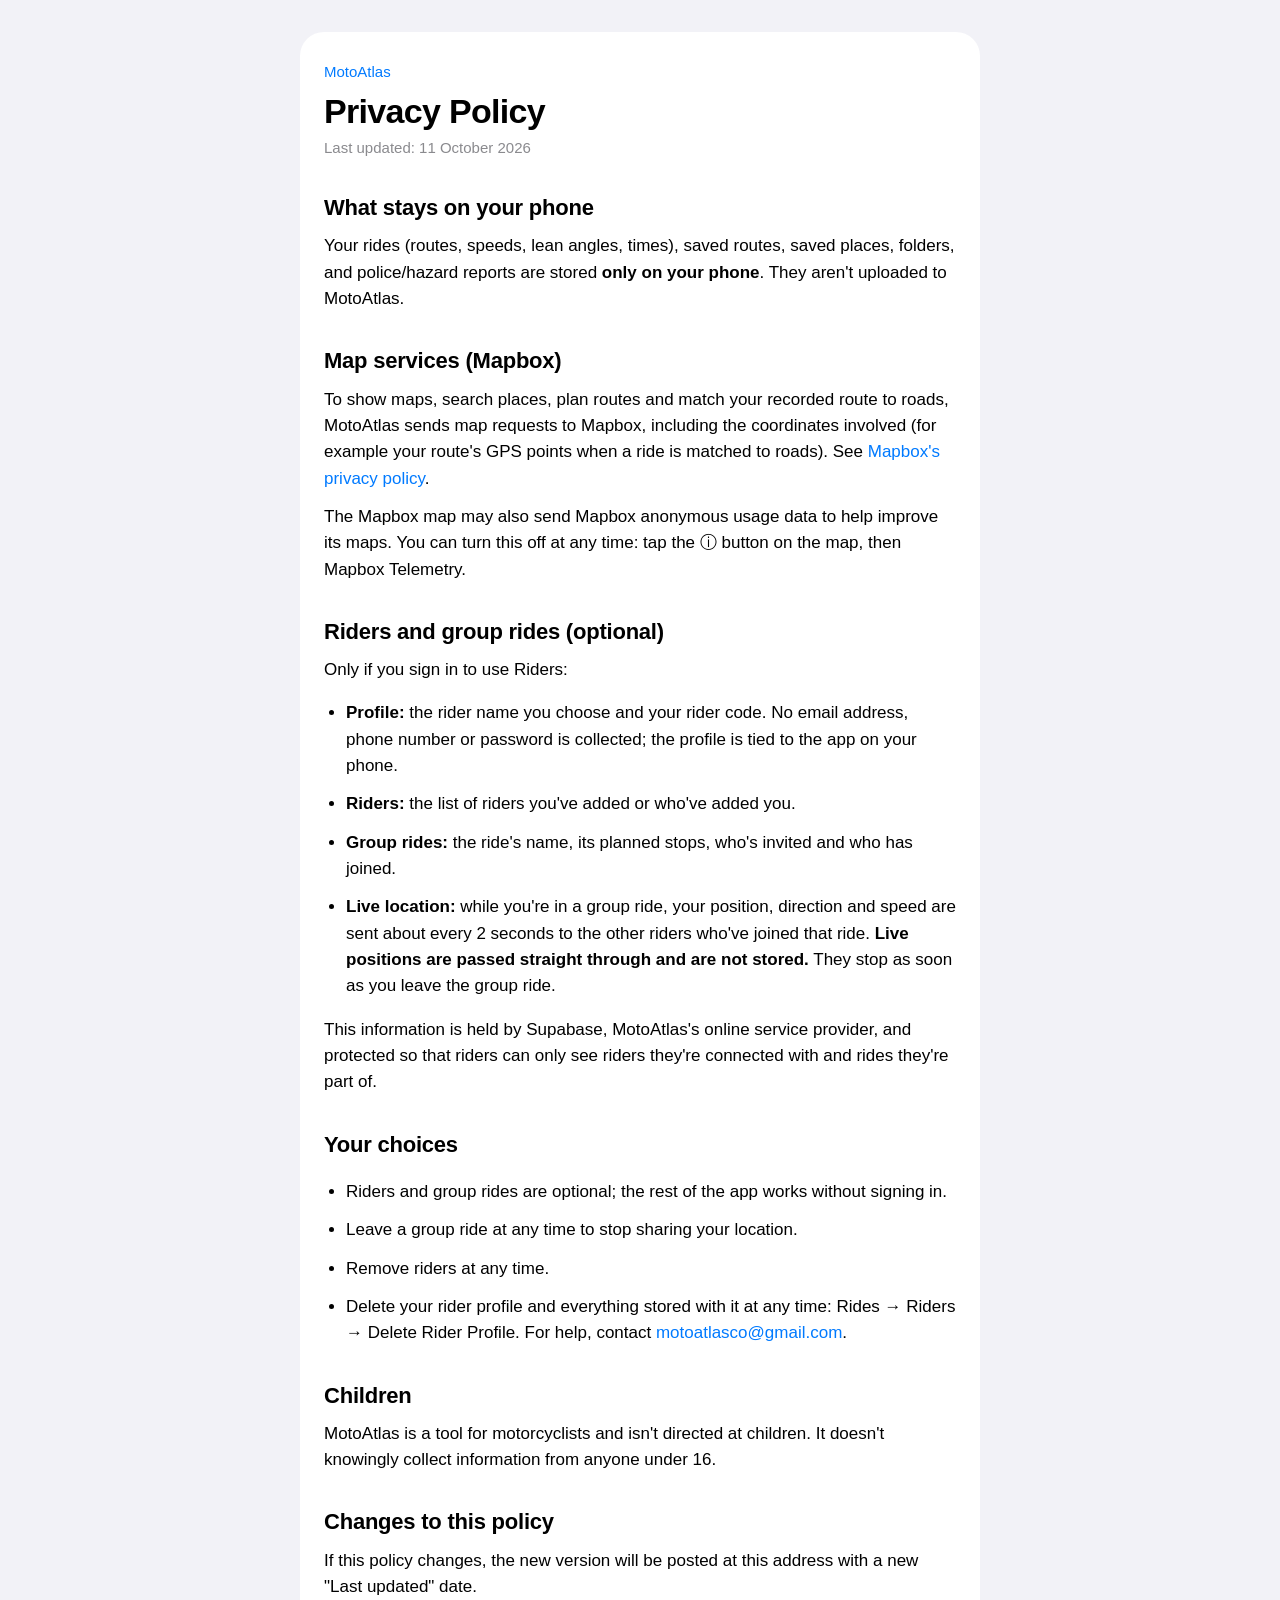
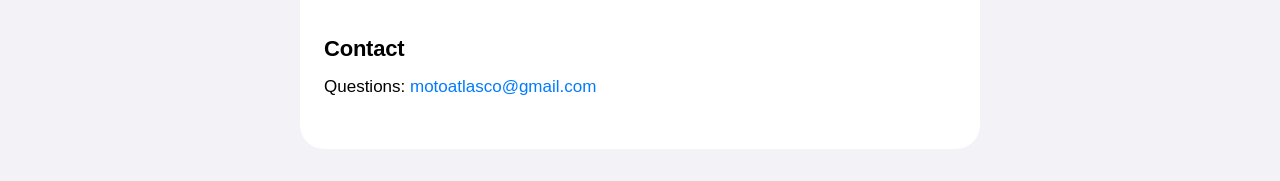
==== privacy.html @ a6af23c4 "MotoAtlas support page and privacy policy Co-Authored-By: Claude Opus 5.5 <noreply@anthropic.com>" ====
<!doctype html>
<html lang="en">
<head>
  <meta charset="utf-8">
  <meta name="viewport" content="width=device-width, initial-scale=1">
  <title>MotoAtlas Privacy Policy</title>
  <meta name="description" content="How MotoAtlas handles your data: rides stay on your phone; group rides are optional.">
  <link rel="stylesheet" href="style.css">
</head>
<body>
  <main>
    <p class="back"><a href="./">MotoAtlas</a></p>
    <h1>Privacy Policy</h1>
    <p class="updated">Last updated: 11 October 2026</p>

    <h2>What stays on your phone</h2>
    <p>Your rides (routes, speeds, lean angles, times), saved routes, saved places, folders, and
      police/hazard reports are stored <strong>only on your phone</strong>. They aren't uploaded to
      MotoAtlas.</p>

    <h2>Map services (Mapbox)</h2>
    <p>To show maps, search places, plan routes and match your recorded route to roads, MotoAtlas
      sends map requests to Mapbox, including the coordinates involved (for example your route's GPS
      points when a ride is matched to roads). See
      <a href="https://www.mapbox.com/legal/privacy">Mapbox's privacy policy</a>.</p>
    <p>The Mapbox map may also send Mapbox anonymous usage data to help improve its maps. You can
      turn this off at any time: tap the &#9432; button on the map, then Mapbox Telemetry.</p>

    <h2>Riders and group rides (optional)</h2>
    <p>Only if you sign in to use Riders:</p>
    <ul>
      <li><strong>Profile:</strong> the rider name you choose and your rider code. No email
        address, phone number or password is collected; the profile is tied to the app on your
        phone.</li>
      <li><strong>Riders:</strong> the list of riders you've added or who've added you.</li>
      <li><strong>Group rides:</strong> the ride's name, its planned stops, who's invited and who
        has joined.</li>
      <li><strong>Live location:</strong> while you're in a group ride, your position, direction
        and speed are sent about every 2 seconds to the other riders who've joined that ride.
        <strong>Live positions are passed straight through and are not stored.</strong> They stop
        as soon as you leave the group ride.</li>
    </ul>
    <p>This information is held by Supabase, MotoAtlas's online service provider, and protected so
      that riders can only see riders they're connected with and rides they're part of.</p>

    <h2>Your choices</h2>
    <ul>
      <li>Riders and group rides are optional; the rest of the app works without signing in.</li>
      <li>Leave a group ride at any time to stop sharing your location.</li>
      <li>Remove riders at any time.</li>
      <li>Delete your rider profile and everything stored with it at any time: Rides &rarr; Riders
        &rarr; Delete Rider Profile. For help, contact
        <a href="mailto:motoatlasco@gmail.com">motoatlasco@gmail.com</a>.</li>
    </ul>

    <h2>Children</h2>
    <p>MotoAtlas is a tool for motorcyclists and isn't directed at children. It doesn't knowingly
      collect information from anyone under 16.</p>

    <h2>Changes to this policy</h2>
    <p>If this policy changes, the new version will be posted at this address with a new "Last
      updated" date.</p>

    <h2>Contact</h2>
    <p>Questions: <a href="mailto:motoatlasco@gmail.com">motoatlasco@gmail.com</a></p>
  </main>
</body>
</html>
---- style.css ----
:root {
  --text: #000000;
  --text-secondary: rgba(60, 60, 67, 0.6);
  --background: #f2f2f7;
  --card: #ffffff;
  --accent: #007aff;
  color-scheme: light dark;
}

@media (prefers-color-scheme: dark) {
  :root {
    --text: #ffffff;
    --text-secondary: rgba(235, 235, 245, 0.6);
    --background: #000000;
    --card: #1c1c1e;
    --accent: #0a84ff;
  }
}

* {
  box-sizing: border-box;
}

body {
  margin: 0;
  background: var(--background);
  color: var(--text);
  font: 17px/1.55 -apple-system, BlinkMacSystemFont, "SF Pro Text", "Helvetica Neue", Arial,
    sans-serif;
  -webkit-text-size-adjust: 100%;
}

main {
  max-width: 680px;
  margin: 32px auto;
  padding: 28px 24px 36px;
  background: var(--card);
  border-radius: 24px;
}

@media (max-width: 720px) {
  main {
    margin: 16px;
    padding: 24px 20px 28px;
  }
}

h1 {
  margin: 0 0 4px;
  font-size: 34px;
  line-height: 1.2;
  letter-spacing: -0.02em;
}

h2 {
  margin: 32px 0 8px;
  font-size: 22px;
  letter-spacing: -0.01em;
}

h3 {
  margin: 20px 0 4px;
  font-size: 17px;
}

p,
li {
  margin: 0 0 12px;
}

ul {
  padding-left: 22px;
}

a {
  color: var(--accent);
  text-decoration: none;
}

a:hover {
  text-decoration: underline;
}

.updated,
.back {
  color: var(--text-secondary);
  font-size: 15px;
}

.back {
  margin-bottom: 8px;
}

.lede {
  color: var(--text-secondary);
  font-size: 19px;
}

.links {
  margin-top: 32px;
  font-weight: 600;
}
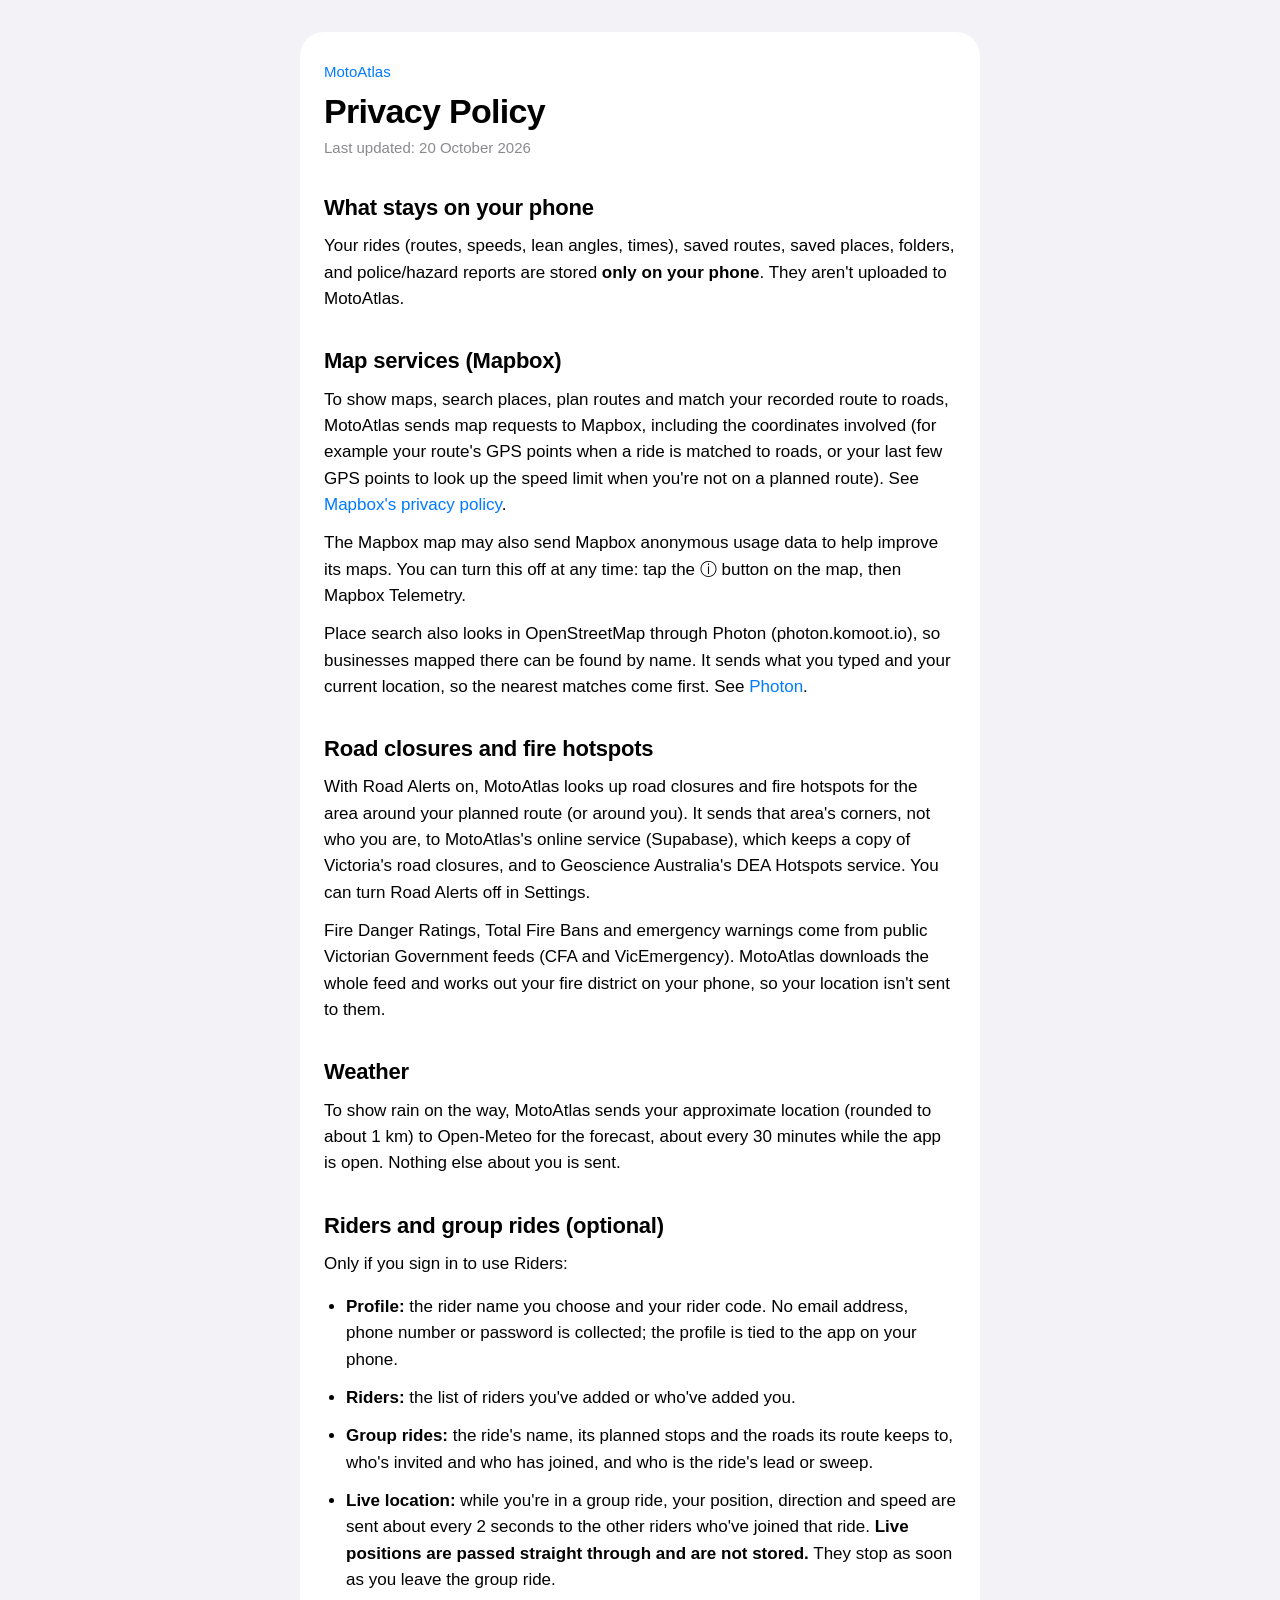
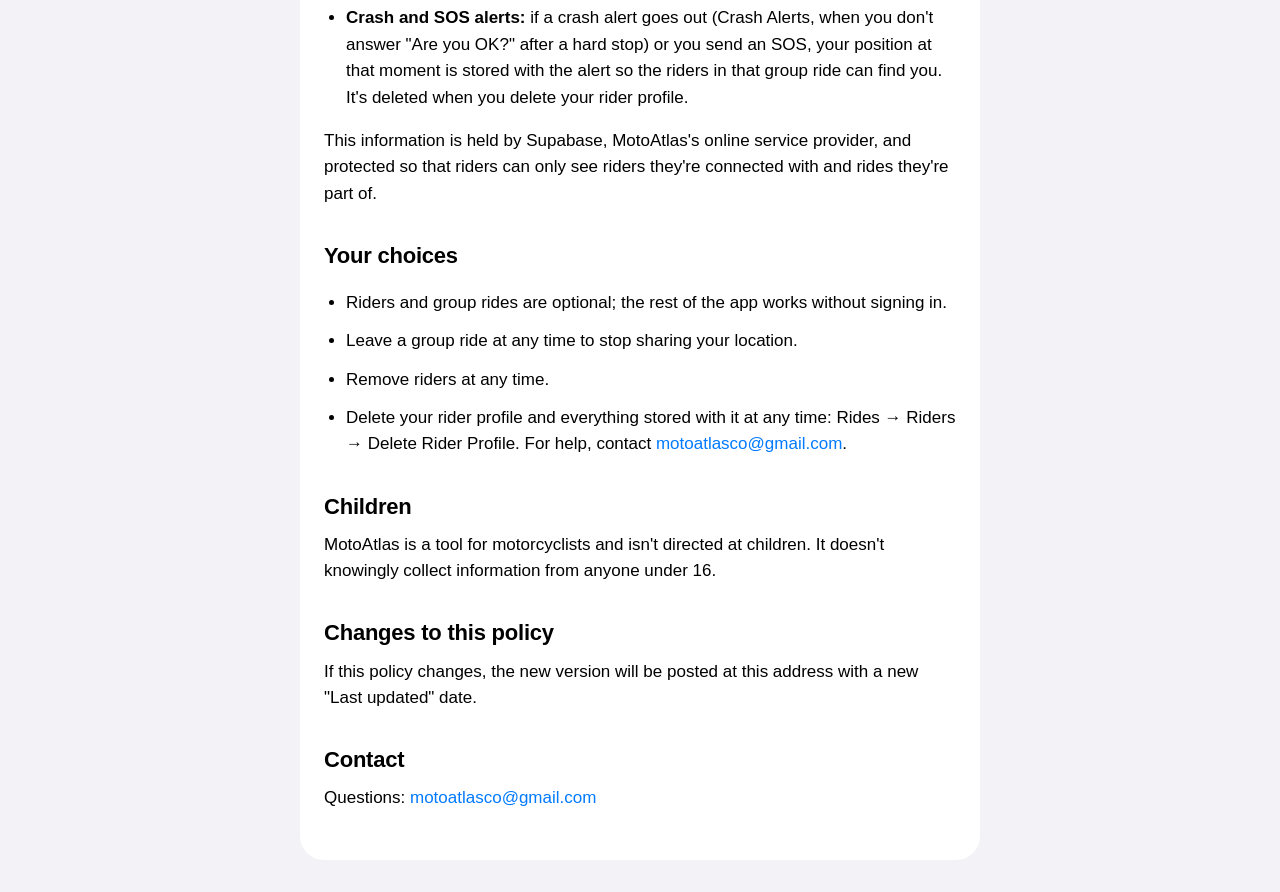
==== commit 1699fadf: "Privacy policy: road alerts, weather, crash/SOS alerts, Photon search, CFA/VicEmergency feeds Co-Aut" ====
--- a/privacy.html
+++ b/privacy.html
@@ -11,7 +11,7 @@
   <main>
     <p class="back"><a href="./">MotoAtlas</a></p>
     <h1>Privacy Policy</h1>
-    <p class="updated">Last updated: 11 October 2026</p>
+    <p class="updated">Last updated: 20 October 2026</p>
 
     <h2>What stays on your phone</h2>
     <p>Your rides (routes, speeds, lean angles, times), saved routes, saved places, folders, and
@@ -21,10 +21,29 @@
     <h2>Map services (Mapbox)</h2>
     <p>To show maps, search places, plan routes and match your recorded route to roads, MotoAtlas
       sends map requests to Mapbox, including the coordinates involved (for example your route's GPS
-      points when a ride is matched to roads). See
+      points when a ride is matched to roads, or your last few GPS points to look up the speed limit
+      when you're not on a planned route). See
       <a href="https://www.mapbox.com/legal/privacy">Mapbox's privacy policy</a>.</p>
     <p>The Mapbox map may also send Mapbox anonymous usage data to help improve its maps. You can
       turn this off at any time: tap the &#9432; button on the map, then Mapbox Telemetry.</p>
+    <p>Place search also looks in OpenStreetMap through Photon (photon.komoot.io), so businesses
+      mapped there can be found by name. It sends what you typed and your current location, so the
+      nearest matches come first. See
+      <a href="https://photon.komoot.io">Photon</a>.</p>
+
+    <h2>Road closures and fire hotspots</h2>
+    <p>With Road Alerts on, MotoAtlas looks up road closures and fire hotspots for the area around
+      your planned route (or around you). It sends that area's corners, not who you are, to
+      MotoAtlas's online service (Supabase), which keeps a copy of Victoria's road closures, and to
+      Geoscience Australia's DEA Hotspots service. You can turn Road Alerts off in Settings.</p>
+    <p>Fire Danger Ratings, Total Fire Bans and emergency warnings come from public Victorian
+      Government feeds (CFA and VicEmergency). MotoAtlas downloads the whole feed and works out your
+      fire district on your phone, so your location isn't sent to them.</p>
+
+    <h2>Weather</h2>
+    <p>To show rain on the way, MotoAtlas sends your approximate location (rounded to about 1 km)
+      to Open-Meteo for the forecast, about every 30 minutes while the app is open. Nothing else
+      about you is sent.</p>
 
     <h2>Riders and group rides (optional)</h2>
     <p>Only if you sign in to use Riders:</p>
@@ -33,12 +52,16 @@
         address, phone number or password is collected; the profile is tied to the app on your
         phone.</li>
       <li><strong>Riders:</strong> the list of riders you've added or who've added you.</li>
-      <li><strong>Group rides:</strong> the ride's name, its planned stops, who's invited and who
-        has joined.</li>
+      <li><strong>Group rides:</strong> the ride's name, its planned stops and the roads its route
+        keeps to, who's invited and who has joined, and who is the ride's lead or sweep.</li>
       <li><strong>Live location:</strong> while you're in a group ride, your position, direction
         and speed are sent about every 2 seconds to the other riders who've joined that ride.
         <strong>Live positions are passed straight through and are not stored.</strong> They stop
         as soon as you leave the group ride.</li>
+      <li><strong>Crash and SOS alerts:</strong> if a crash alert goes out (Crash Alerts, when you
+        don't answer "Are you OK?" after a hard stop) or you send an SOS, your position at that
+        moment is stored with the alert so the riders in that group ride can find you. It's
+        deleted when you delete your rider profile.</li>
     </ul>
     <p>This information is held by Supabase, MotoAtlas's online service provider, and protected so
       that riders can only see riders they're connected with and rides they're part of.</p>
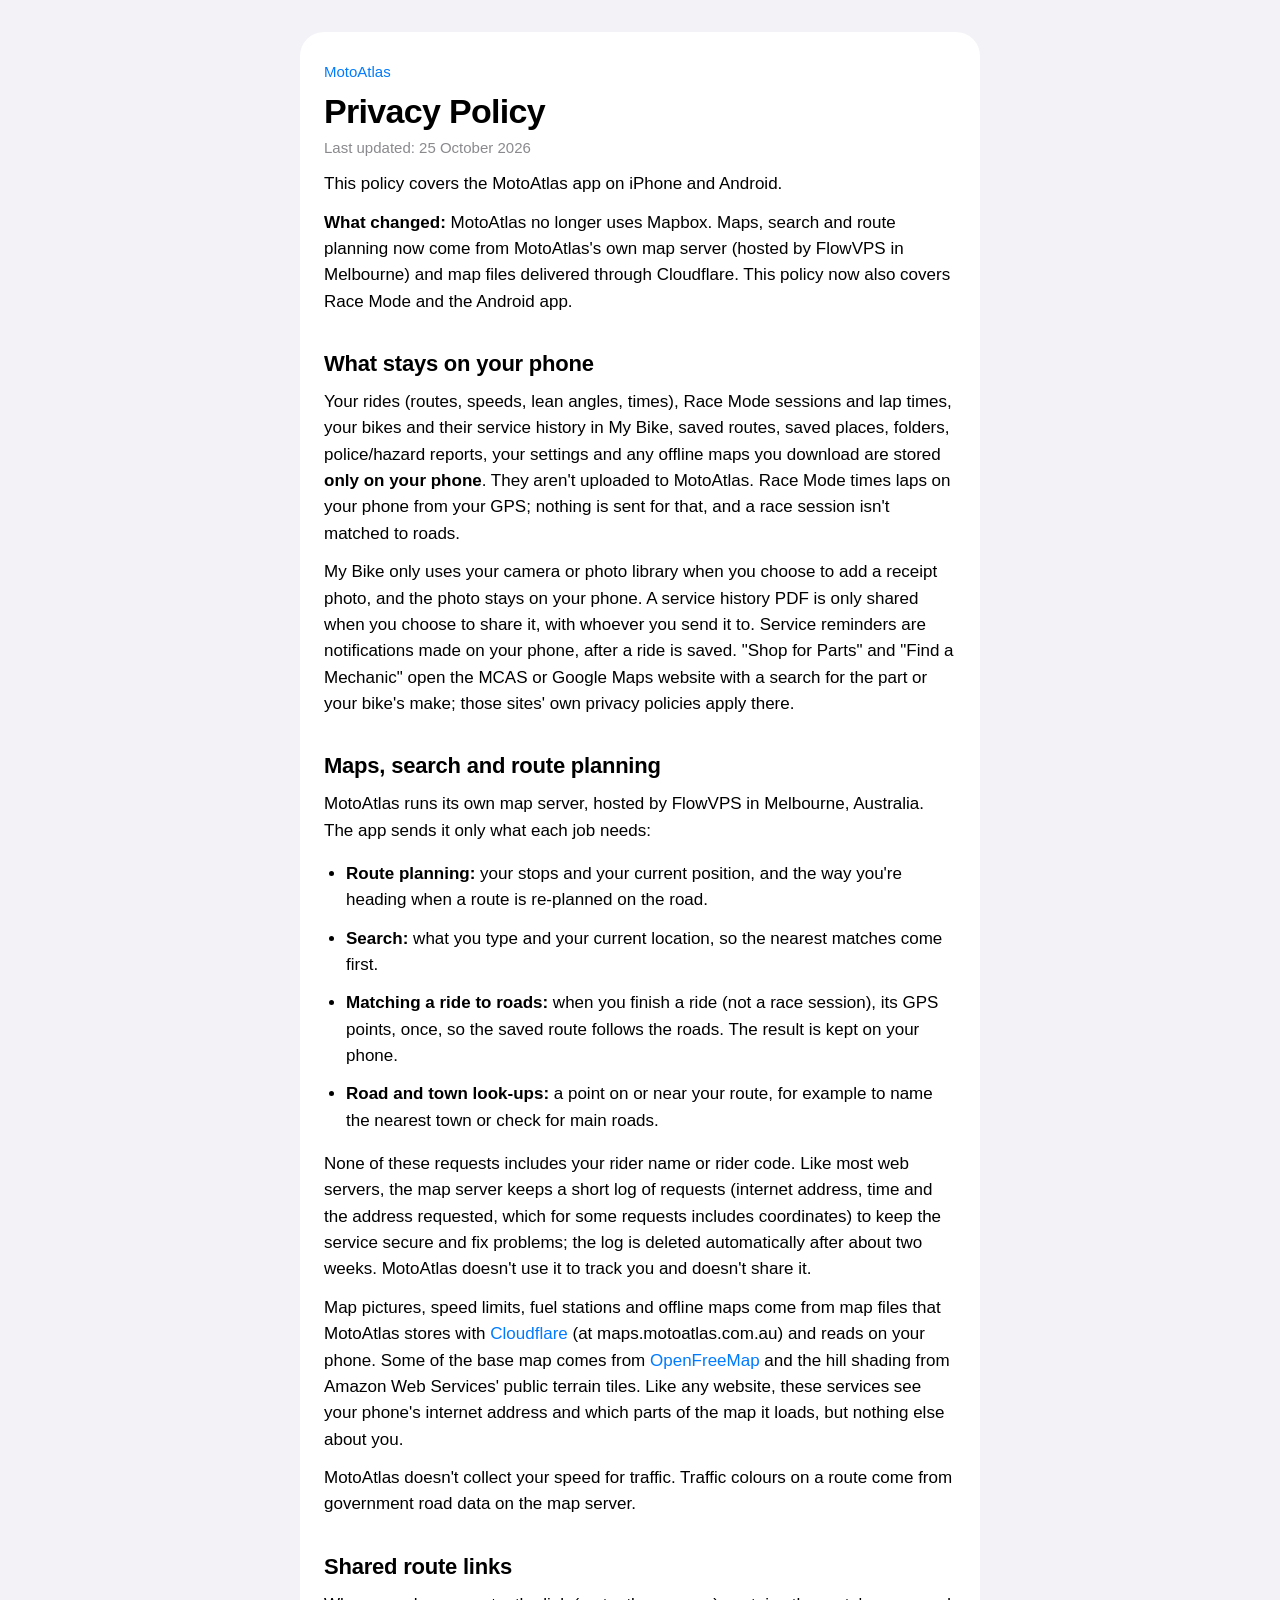
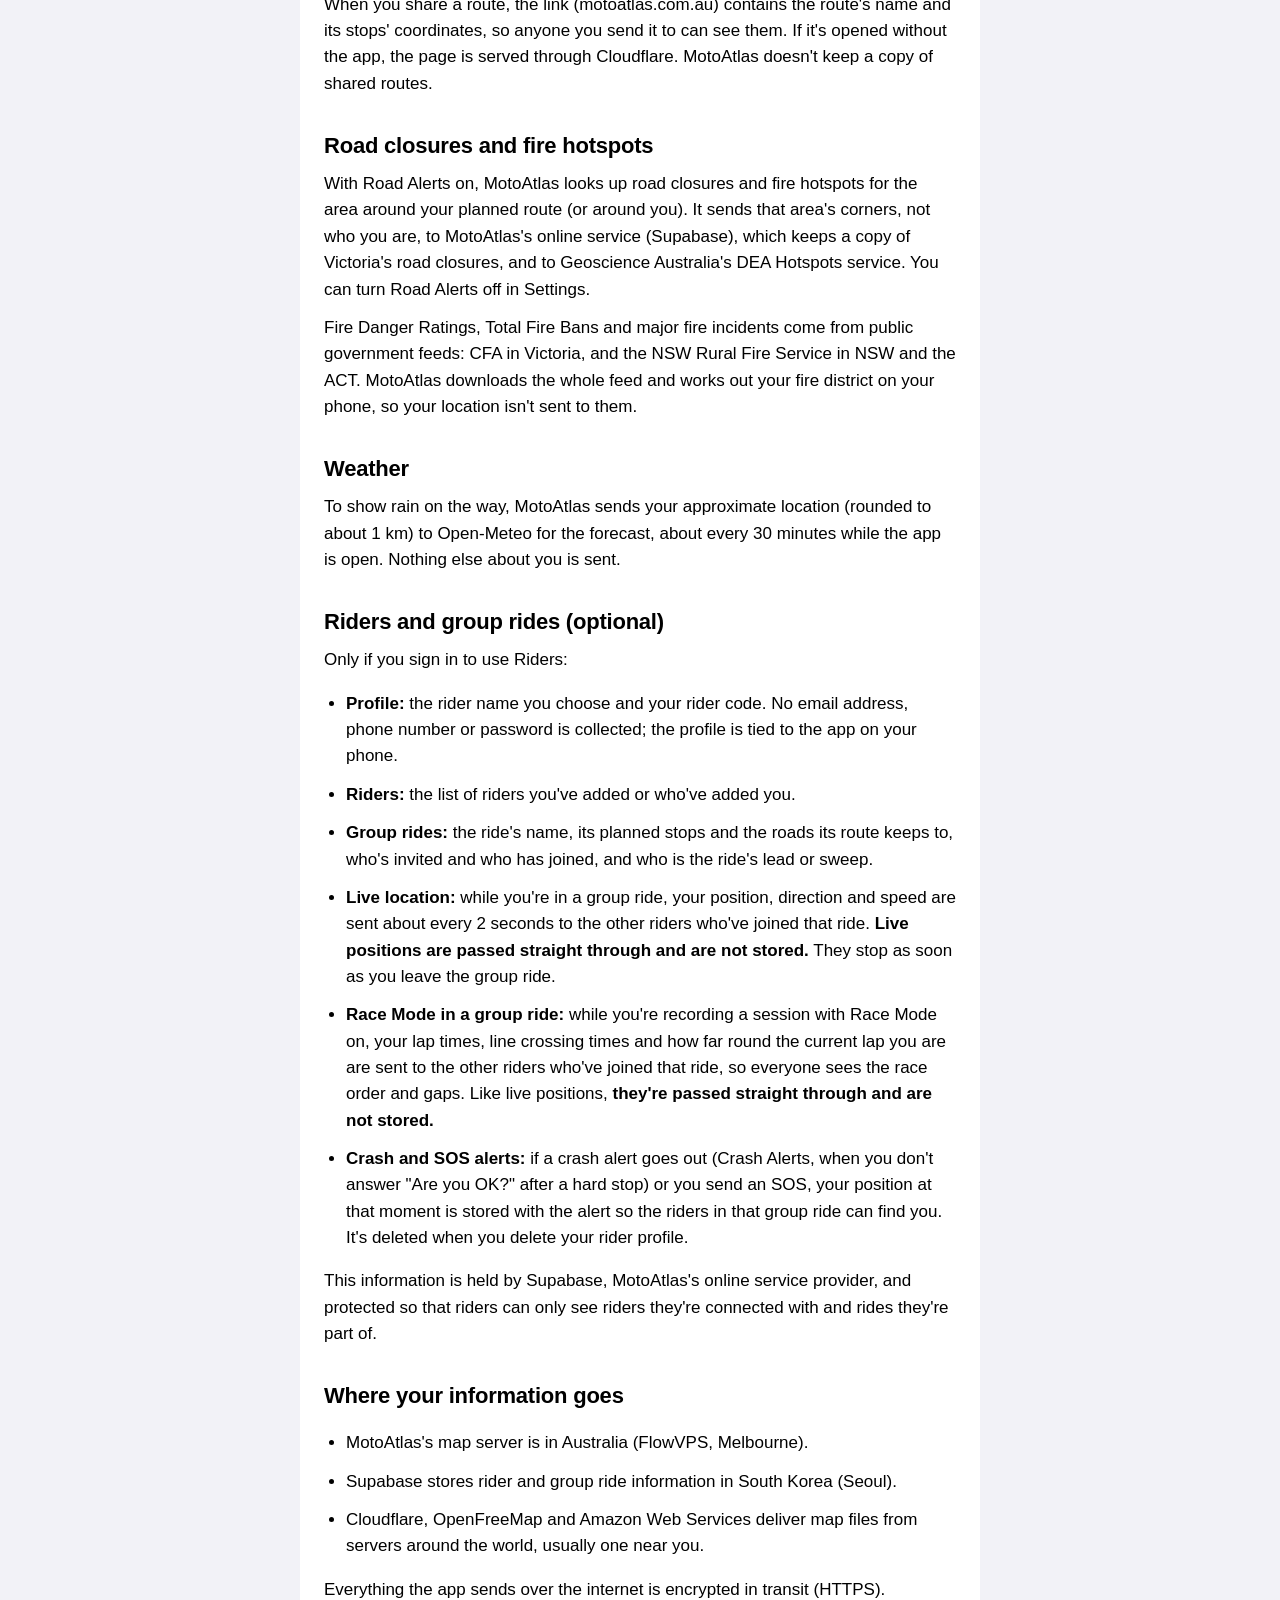
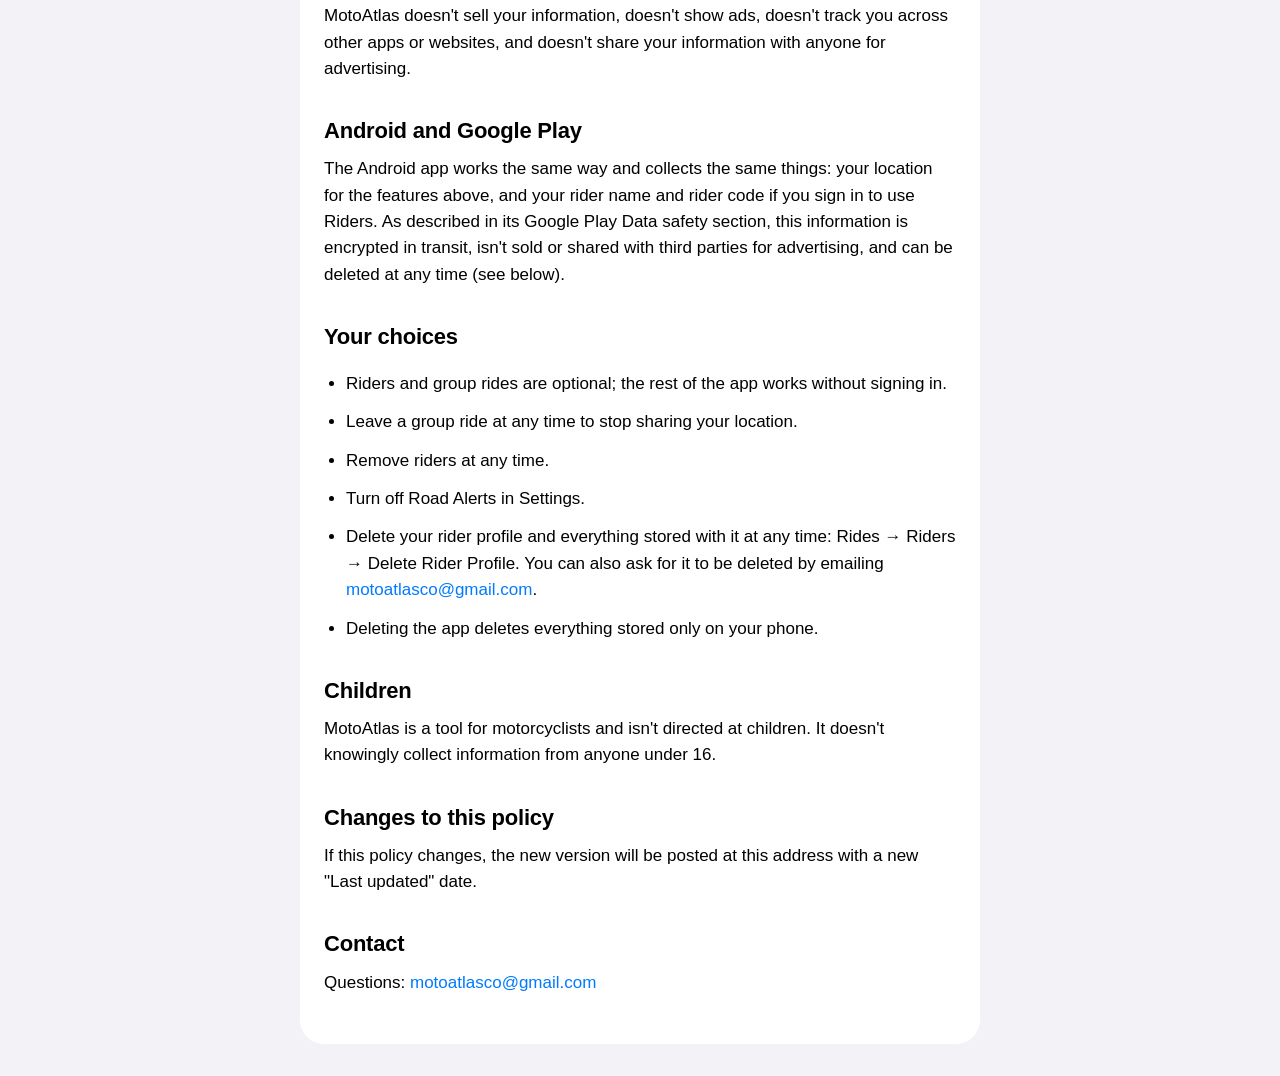
==== commit 4538da4a: "Privacy policy: own map server (FlowVPS) and Cloudflare, Race Mode, Android; remove Mapbox Co-Author" ====
--- a/privacy.html
+++ b/privacy.html
@@ -11,34 +11,67 @@
   <main>
     <p class="back"><a href="./">MotoAtlas</a></p>
     <h1>Privacy Policy</h1>
-    <p class="updated">Last updated: 20 October 2026</p>
+    <p class="updated">Last updated: 25 October 2026</p>
+    <p>This policy covers the MotoAtlas app on iPhone and Android.</p>
+    <p><strong>What changed:</strong> MotoAtlas no longer uses Mapbox. Maps, search and route
+      planning now come from MotoAtlas's own map server (hosted by FlowVPS in Melbourne) and map
+      files delivered through Cloudflare. This policy now also covers Race Mode and the Android
+      app.</p>
 
     <h2>What stays on your phone</h2>
-    <p>Your rides (routes, speeds, lean angles, times), saved routes, saved places, folders, and
-      police/hazard reports are stored <strong>only on your phone</strong>. They aren't uploaded to
-      MotoAtlas.</p>
+    <p>Your rides (routes, speeds, lean angles, times), Race Mode sessions and lap times, your bikes
+      and their service history in My Bike, saved routes, saved places, folders, police/hazard
+      reports, your settings and any offline maps you download are stored <strong>only on your
+      phone</strong>. They aren't uploaded to MotoAtlas. Race Mode times laps on your phone from
+      your GPS; nothing is sent for that, and a race session isn't matched to roads.</p>
+    <p>My Bike only uses your camera or photo library when you choose to add a receipt photo, and
+      the photo stays on your phone. A service history PDF is only shared when you choose to share
+      it, with whoever you send it to. Service reminders are notifications made on your phone, after
+      a ride is saved. "Shop for Parts" and "Find a Mechanic" open the MCAS or Google Maps website
+      with a search for the part or your bike's make; those sites' own privacy policies apply
+      there.</p>
 
-    <h2>Map services (Mapbox)</h2>
-    <p>To show maps, search places, plan routes and match your recorded route to roads, MotoAtlas
-      sends map requests to Mapbox, including the coordinates involved (for example your route's GPS
-      points when a ride is matched to roads, or your last few GPS points to look up the speed limit
-      when you're not on a planned route). See
-      <a href="https://www.mapbox.com/legal/privacy">Mapbox's privacy policy</a>.</p>
-    <p>The Mapbox map may also send Mapbox anonymous usage data to help improve its maps. You can
-      turn this off at any time: tap the &#9432; button on the map, then Mapbox Telemetry.</p>
-    <p>Place search also looks in OpenStreetMap through Photon (photon.komoot.io), so businesses
-      mapped there can be found by name. It sends what you typed and your current location, so the
-      nearest matches come first. See
-      <a href="https://photon.komoot.io">Photon</a>.</p>
+    <h2>Maps, search and route planning</h2>
+    <p>MotoAtlas runs its own map server, hosted by FlowVPS in Melbourne, Australia. The app sends
+      it only what each job needs:</p>
+    <ul>
+      <li><strong>Route planning:</strong> your stops and your current position, and the way you're
+        heading when a route is re-planned on the road.</li>
+      <li><strong>Search:</strong> what you type and your current location, so the nearest matches
+        come first.</li>
+      <li><strong>Matching a ride to roads:</strong> when you finish a ride (not a race session), its
+        GPS points, once, so the saved route follows the roads. The result is kept on your phone.</li>
+      <li><strong>Road and town look-ups:</strong> a point on or near your route, for example to
+        name the nearest town or check for main roads.</li>
+    </ul>
+    <p>None of these requests includes your rider name or rider code. Like most web servers, the map
+      server keeps a short log of requests (internet address, time and the address requested, which
+      for some requests includes coordinates) to keep the service secure and fix problems; the log
+      is deleted automatically after about two weeks. MotoAtlas doesn't use it to track you and
+      doesn't share it.</p>
+    <p>Map pictures, speed limits, fuel stations and offline maps come from map files that MotoAtlas
+      stores with <a href="https://www.cloudflare.com/privacypolicy/">Cloudflare</a> (at
+      maps.motoatlas.com.au) and reads on your phone. Some of the base map comes from
+      <a href="https://openfreemap.org">OpenFreeMap</a> and the hill shading from Amazon Web
+      Services' public terrain tiles. Like any website, these services see your phone's internet
+      address and which parts of the map it loads, but nothing else about you.</p>
+    <p>MotoAtlas doesn't collect your speed for traffic. Traffic colours on a route come from
+      government road data on the map server.</p>
+
+    <h2>Shared route links</h2>
+    <p>When you share a route, the link (motoatlas.com.au) contains the route's name and its stops'
+      coordinates, so anyone you send it to can see them. If it's opened without the app, the page
+      is served through Cloudflare. MotoAtlas doesn't keep a copy of shared routes.</p>
 
     <h2>Road closures and fire hotspots</h2>
     <p>With Road Alerts on, MotoAtlas looks up road closures and fire hotspots for the area around
       your planned route (or around you). It sends that area's corners, not who you are, to
       MotoAtlas's online service (Supabase), which keeps a copy of Victoria's road closures, and to
       Geoscience Australia's DEA Hotspots service. You can turn Road Alerts off in Settings.</p>
-    <p>Fire Danger Ratings, Total Fire Bans and emergency warnings come from public Victorian
-      Government feeds (CFA and VicEmergency). MotoAtlas downloads the whole feed and works out your
-      fire district on your phone, so your location isn't sent to them.</p>
+    <p>Fire Danger Ratings, Total Fire Bans and major fire incidents come from public government
+      feeds: CFA in Victoria, and the NSW Rural Fire Service in NSW and the ACT. MotoAtlas downloads
+      the whole feed and works out your fire district on your phone, so your location isn't sent to
+      them.</p>
 
     <h2>Weather</h2>
     <p>To show rain on the way, MotoAtlas sends your approximate location (rounded to about 1 km)
@@ -58,6 +91,10 @@
         and speed are sent about every 2 seconds to the other riders who've joined that ride.
         <strong>Live positions are passed straight through and are not stored.</strong> They stop
         as soon as you leave the group ride.</li>
+      <li><strong>Race Mode in a group ride:</strong> while you're recording a session with Race
+        Mode on, your lap times, line crossing times and how far round the current lap you are are
+        sent to the other riders who've joined that ride, so everyone sees the race order and gaps.
+        Like live positions, <strong>they're passed straight through and are not stored.</strong></li>
       <li><strong>Crash and SOS alerts:</strong> if a crash alert goes out (Crash Alerts, when you
         don't answer "Are you OK?" after a hard stop) or you send an SOS, your position at that
         moment is stored with the alert so the riders in that group ride can find you. It's
@@ -66,14 +103,33 @@
     <p>This information is held by Supabase, MotoAtlas's online service provider, and protected so
       that riders can only see riders they're connected with and rides they're part of.</p>
 
+    <h2>Where your information goes</h2>
+    <ul>
+      <li>MotoAtlas's map server is in Australia (FlowVPS, Melbourne).</li>
+      <li>Supabase stores rider and group ride information in South Korea (Seoul).</li>
+      <li>Cloudflare, OpenFreeMap and Amazon Web Services deliver map files from servers around the
+        world, usually one near you.</li>
+    </ul>
+    <p>Everything the app sends over the internet is encrypted in transit (HTTPS). MotoAtlas
+      doesn't sell your information, doesn't show ads, doesn't track you across other apps or
+      websites, and doesn't share your information with anyone for advertising.</p>
+
+    <h2>Android and Google Play</h2>
+    <p>The Android app works the same way and collects the same things: your location for the
+      features above, and your rider name and rider code if you sign in to use Riders. As described
+      in its Google Play Data safety section, this information is encrypted in transit, isn't sold
+      or shared with third parties for advertising, and can be deleted at any time (see below).</p>
+
     <h2>Your choices</h2>
     <ul>
       <li>Riders and group rides are optional; the rest of the app works without signing in.</li>
       <li>Leave a group ride at any time to stop sharing your location.</li>
       <li>Remove riders at any time.</li>
+      <li>Turn off Road Alerts in Settings.</li>
       <li>Delete your rider profile and everything stored with it at any time: Rides &rarr; Riders
-        &rarr; Delete Rider Profile. For help, contact
+        &rarr; Delete Rider Profile. You can also ask for it to be deleted by emailing
         <a href="mailto:motoatlasco@gmail.com">motoatlasco@gmail.com</a>.</li>
+      <li>Deleting the app deletes everything stored only on your phone.</li>
     </ul>
 
     <h2>Children</h2>
